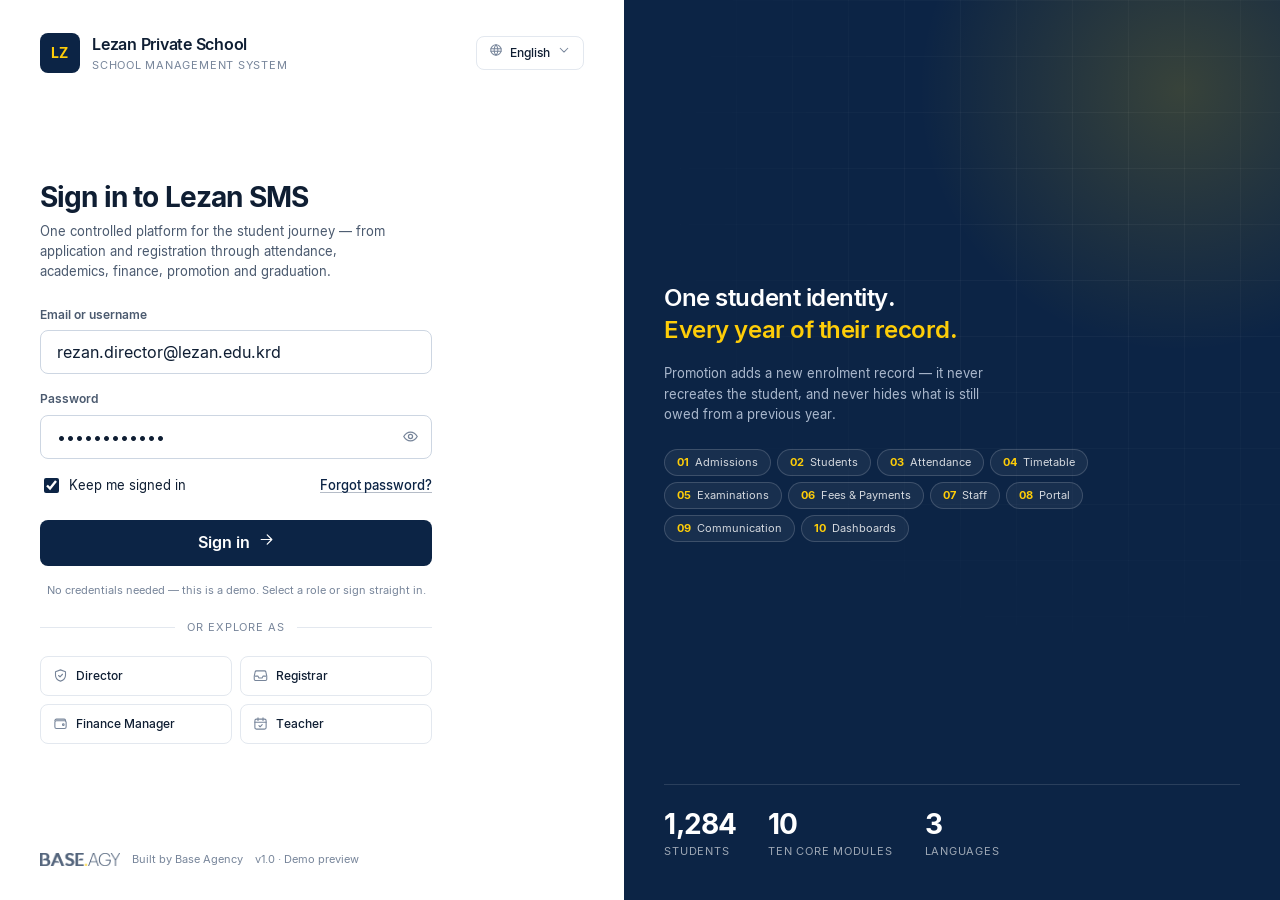
==== index.html @ 07261c89 "first commit" ====
<!doctype html>
<html lang="en" dir="ltr">
<head>
<meta charset="utf-8">
<meta name="viewport" content="width=device-width, initial-scale=1">
<title>Sign in · Lezan School Management System</title>
<meta name="description" content="Lezan English Private School &amp; Kindergarten — School Management System. Interface demo by Base Agency.">
<meta name="color-scheme" content="light">
<link rel="icon" href="data:image/svg+xml,%3Csvg xmlns='http://www.w3.org/2000/svg' viewBox='0 0 32 32'%3E%3Crect width='32' height='32' rx='7' fill='%230c2445'/%3E%3Ctext x='16' y='22' font-family='system-ui,sans-serif' font-size='15' font-weight='700' fill='%23fecd08' text-anchor='middle'%3EL%3C/text%3E%3C/svg%3E">
<link rel="preload" href="static/fonts/BaseMeridionEnglish-SemiBold.woff2" as="font" type="font/woff2" crossorigin>
<link rel="stylesheet" href="static/css/tokens.css">
<link rel="stylesheet" href="static/css/app.css">
<link rel="stylesheet" href="static/css/login.css">
</head>
<body>

<main class="login">

  <!-- ================= Form side ================= -->
  <section class="login__form-side">

    <header class="login__brand">
      <span class="login__crest" aria-hidden="true">LZ</span>
      <span>
        <span class="login__brand-name" data-i18n="app.schoolShort">Lezan Private School</span>
        <span class="login__brand-sub" data-i18n="app.tagline">School Management System</span>
      </span>

      <div class="login__lang">
        <button type="button" id="langBtn" aria-haspopup="true" aria-expanded="false">
          <span id="langIcon" aria-hidden="true"></span>
          <span id="langLabel">English</span>
          <span id="langCaret" aria-hidden="true"></span>
        </button>
      </div>
    </header>

    <div class="login__center">
      <h1 class="login__title" data-i18n="login.title">Sign in to Lezan SMS</h1>
      <p class="login__lede" data-i18n="login.lede">One controlled platform for the student journey.</p>

      <form class="login__fields" id="loginForm" novalidate>

        <div class="login__field">
          <label class="login__label" for="userField" data-i18n="login.email">Email or username</label>
          <div class="login__input-wrap">
            <input class="login__input" id="userField" name="username" type="text"
                   autocomplete="username" value="rezan.director@lezan.edu.krd" spellcheck="false">
          </div>
        </div>

        <div class="login__field">
          <label class="login__label" for="pwField" data-i18n="login.password">Password</label>
          <div class="login__input-wrap">
            <!-- password managers and paste stay enabled -->
            <input class="login__input login__input--pw" id="pwField" name="password" type="password"
                   autocomplete="current-password" value="demo-preview">
            <button class="login__reveal" type="button" id="revealBtn"
                    aria-pressed="false" aria-label="Show password"></button>
          </div>
        </div>

        <div class="login__row">
          <label class="login__check">
            <input type="checkbox" class="box" checked>
            <span data-i18n="login.remember">Keep me signed in</span>
          </label>
          <a class="login__link" href="#" data-i18n="login.forgot">Forgot password?</a>
        </div>

        <button class="login__submit" type="submit" id="submitBtn">
          <span id="submitLabel" data-i18n="login.submit">Sign in</span>
          <span id="submitIcon" aria-hidden="true"></span>
        </button>

        <p class="field__help" style="text-align:center" data-i18n="login.hint">
          No credentials needed — this is a demo.
        </p>
      </form>

      <div class="login__divider"><span data-i18n="login.orRole">Or explore as</span></div>

      <div class="login__roles" id="roleGrid"></div>
    </div>

    <footer class="login__foot">
      <img src="static/img/base-logo-navy.png" alt="Base Agency">
      <span data-i18n="app.byBase">Built by Base Agency</span>
      <span class="push">v1.0 · <span data-i18n="app.demo">Demo preview</span></span>
    </footer>
  </section>

  <!-- ================= Brand side ================= -->
  <aside class="login__brand-side on-dark" aria-hidden="true">
    <div class="login__mesh"></div>
    <div class="login__glow"></div>

    <div class="login__panel-top">
      <p class="login__quote" id="loginQuote" data-i18n="login.quote" data-i18n-html>
        One student identity. <em>Every year of their record.</em>
      </p>
      <p class="login__quote-sub" data-i18n="login.quoteSub">
        Promotion adds a new enrolment record.
      </p>
      <div class="login__modules" id="moduleChips"></div>
    </div>

    <div class="login__panel-bottom">
      <div class="login__stats">
        <div>
          <div class="login__stat-value">1,284</div>
          <div class="login__stat-label" data-i18n="n.students">Students</div>
        </div>
        <div>
          <div class="login__stat-value">10</div>
          <div class="login__stat-label" data-i18n="login.tenModules">Ten core modules</div>
        </div>
        <div>
          <div class="login__stat-value">3</div>
          <div class="login__stat-label" data-i18n="login.languages">Languages</div>
        </div>
      </div>
    </div>
  </aside>
</main>

<div class="toaster" id="toaster" aria-live="polite" aria-atomic="false"></div>

<script src="static/js/icons.js"></script>
<script src="static/js/i18n.js"></script>
<script>
(function () {
  "use strict";
  var t = I18n.t;

  /* ---- Icons ---------------------------------------------------------- */
  document.getElementById("langIcon").innerHTML   = Icon("globe", { size: 14 });
  document.getElementById("langCaret").innerHTML  = Icon("chevronDown", { size: 12 });
  document.getElementById("submitIcon").innerHTML = Icon("arrowRight", { size: 17 });
  document.getElementById("revealBtn").innerHTML  = Icon("eye", { size: 17 });

  /* ---- The ten modules, named on the brand panel ----------------------- */
  var MODULE_KEYS = [
    "mod.admissions.short", "mod.students.short", "mod.attendance.short",
    "mod.timetable.short", "mod.exams.short", "mod.fees.short",
    "mod.staff.short", "mod.portal.short", "mod.comms.short", "mod.reports.short"
  ];
  function paintChips() {
    document.getElementById("moduleChips").innerHTML = MODULE_KEYS.map(function (k, i) {
      return '<span class="login__module"><b>' +
        String(i + 1).padStart(2, "0") + '</b>' + t(k) + "</span>";
    }).join("");
  }

  /* ---- Role shortcuts — each lands on the module that role lives in ---- */
  var ROLES = [
    { key: "role.director",  icon: "shield",      route: "reports" },
    { key: "role.registrar", icon: "inbox",       route: "admissions" },
    { key: "role.finance",   icon: "wallet",      route: "fees" },
    { key: "role.teacher",   icon: "calendarCheck", route: "attendance" }
  ];
  function paintRoles() {
    document.getElementById("roleGrid").innerHTML = ROLES.map(function (r) {
      return '<button class="login__role" type="button" data-route="' + r.route + '">' +
        Icon(r.icon, { size: 15 }) + "<span>" + t(r.key) + "</span></button>";
    }).join("");
  }

  /* ---- Language menu --------------------------------------------------- */
  var langBtn = document.getElementById("langBtn");
  var langMenu = null;

  function closeLangMenu() {
    if (!langMenu) { return; }
    langMenu.remove(); langMenu = null;
    langBtn.setAttribute("aria-expanded", "false");
    document.removeEventListener("click", onDocClick, true);
    document.removeEventListener("keydown", onMenuKey, true);
  }
  function onDocClick(e) {
    if (langMenu && !langMenu.contains(e.target) && !langBtn.contains(e.target)) { closeLangMenu(); }
  }
  function onMenuKey(e) {
    if (e.key === "Escape") { closeLangMenu(); langBtn.focus(); }
  }
  langBtn.addEventListener("click", function () {
    if (langMenu) { closeLangMenu(); return; }
    langMenu = document.createElement("div");
    langMenu.className = "menu";
    langMenu.setAttribute("role", "menu");
    langMenu.innerHTML = '<div class="menu__label">' + t("act.language") + "</div>" +
      I18n.all().map(function (l) {
        return '<button type="button" role="menuitemradio" data-lang="' + l.code + '" aria-checked="' +
          (l.code === I18n.get()) + '">' + l.meta.native +
          '<span class="muted text-xs" style="margin-inline-start:6px">' + l.meta.short + "</span></button>";
      }).join("");
    var box = langBtn.getBoundingClientRect();
    langMenu.style.top = (box.bottom + window.scrollY + 6) + "px";
    langMenu.style.insetInlineStart = "auto";
    langMenu.style.left = Math.max(12, box.right - 200) + "px";
    document.body.appendChild(langMenu);
    langBtn.setAttribute("aria-expanded", "true");
    langMenu.querySelector("button").focus();
    langMenu.addEventListener("click", function (e) {
      var b = e.target.closest("button[data-lang]");
      if (!b) { return; }
      I18n.set(b.getAttribute("data-lang"));
      closeLangMenu();
      langBtn.focus();
    });
    setTimeout(function () {
      document.addEventListener("click", onDocClick, true);
      document.addEventListener("keydown", onMenuKey, true);
    }, 0);
  });

  /* ---- Password reveal ------------------------------------------------- */
  var pw = document.getElementById("pwField");
  var reveal = document.getElementById("revealBtn");
  reveal.addEventListener("click", function () {
    var shown = pw.type === "text";
    pw.type = shown ? "password" : "text";
    reveal.setAttribute("aria-pressed", String(!shown));
    reveal.setAttribute("aria-label", shown ? t("login.showPassword") : t("login.hidePassword"));
    reveal.innerHTML = Icon(shown ? "eye" : "eyeOff", { size: 17 });
  });

  /* ---- Sign in: any click gets you in --------------------------------- */
  var submitBtn = document.getElementById("submitBtn");
  var busy = false;

  function enter(route) {
    if (busy) { return; }
    busy = true;
    submitBtn.setAttribute("data-busy", "true");
    document.getElementById("submitLabel").textContent = t("login.signingIn");
    document.getElementById("submitIcon").innerHTML = '<span class="spinner"></span>';
    var reduce = window.matchMedia("(prefers-reduced-motion: reduce)").matches;
    setTimeout(function () {
      window.location.href = "app.html#/" + (route || "reports");
    }, reduce ? 0 : 480);
  }

  document.getElementById("loginForm").addEventListener("submit", function (e) {
    e.preventDefault();
    enter("reports");
  });
  document.getElementById("roleGrid").addEventListener("click", function (e) {
    var b = e.target.closest("button[data-route]");
    if (b) { enter(b.getAttribute("data-route")); }
  });

  /* ---- Language application ------------------------------------------- */
  function refresh() {
    var m = I18n.meta();
    document.getElementById("langLabel").textContent = m.native;
    reveal.setAttribute("aria-label", pw.type === "text" ? t("login.hidePassword") : t("login.showPassword"));
    paintChips();
    paintRoles();
  }
  I18n.onChange(refresh);
  I18n.restore();
  refresh();
})();
</script>
</body>
</html>
---- static/css/tokens.css ----
/* ============================================================================
   Lezan SMS — Design Tokens
   Style ............ Minimalism & Swiss (verified fit: enterprise dashboards)
   Brand ............ Base Agency navy #0C2445 + signal yellow #FECD08
   Series palette ... validated: lightness band / chroma floor / CVD ΔE 9.0
                     / normal-vision ΔE 19.9 on a #ffffff chart surface.
                     Contrast WARN on slots 3–5 is relieved by the table view
                     every chart ships with.
   ========================================================================= */

/* ---- Brand typeface ---------------------------------------------------- */
@font-face {
  font-family: "Base Meridion";
  src: url("../fonts/BaseMeridionEnglish-Regular.woff2") format("woff2");
  font-weight: 400; font-style: normal; font-display: swap;
}
@font-face {
  font-family: "Base Meridion";
  src: url("../fonts/BaseMeridionEnglish-Medium.woff2") format("woff2");
  font-weight: 500; font-style: normal; font-display: swap;
}
@font-face {
  font-family: "Base Meridion";
  src: url("../fonts/BaseMeridionEnglish-SemiBold.woff2") format("woff2");
  font-weight: 600; font-style: normal; font-display: swap;
}
@font-face {
  font-family: "Base Meridion";
  src: url("../fonts/BaseMeridionEnglish-Bold.woff2") format("woff2");
  font-weight: 700; font-style: normal; font-display: swap;
}
/* Kurdish / Arabic script cut of the same family */
@font-face {
  font-family: "Base Meridion Arabic";
  src: url("../fonts/BASEMeridionKurdish-Regular.woff2") format("woff2");
  font-weight: 400; font-style: normal; font-display: swap;
  /* Arabic script only — Latin and digits fall through to the English cut */
  unicode-range: U+0600-06FF, U+0750-077F, U+0870-088E, U+08A0-08FF,
                 U+FB50-FDFF, U+FE70-FEFF, U+200C-200F, U+2010-2011,
                 U+204F, U+2E41, U+FD3E-FD3F, U+1EE00-1EEFF;
}
@font-face {
  font-family: "Base Meridion Arabic";
  src: url("../fonts/BASEMeridionKurdish-Medium.woff2") format("woff2");
  font-weight: 500; font-style: normal; font-display: swap;
  /* Arabic script only — Latin and digits fall through to the English cut */
  unicode-range: U+0600-06FF, U+0750-077F, U+0870-088E, U+08A0-08FF,
                 U+FB50-FDFF, U+FE70-FEFF, U+200C-200F, U+2010-2011,
                 U+204F, U+2E41, U+FD3E-FD3F, U+1EE00-1EEFF;
}
@font-face {
  font-family: "Base Meridion Arabic";
  src: url("../fonts/BASEMeridionKurdish-SemiBold.woff2") format("woff2");
  font-weight: 600; font-style: normal; font-display: swap;
  /* Arabic script only — Latin and digits fall through to the English cut */
  unicode-range: U+0600-06FF, U+0750-077F, U+0870-088E, U+08A0-08FF,
                 U+FB50-FDFF, U+FE70-FEFF, U+200C-200F, U+2010-2011,
                 U+204F, U+2E41, U+FD3E-FD3F, U+1EE00-1EEFF;
}
@font-face {
  font-family: "Base Meridion Arabic";
  src: url("../fonts/BASEMeridionKurdish-Bold.woff2") format("woff2");
  font-weight: 700; font-style: normal; font-display: swap;
  /* Arabic script only — Latin and digits fall through to the English cut */
  unicode-range: U+0600-06FF, U+0750-077F, U+0870-088E, U+08A0-08FF,
                 U+FB50-FDFF, U+FE70-FEFF, U+200C-200F, U+2010-2011,
                 U+204F, U+2E41, U+FD3E-FD3F, U+1EE00-1EEFF;
}

:root {
  color-scheme: light;

  /* ---- Brand ----------------------------------------------------------- */
  --brand-navy:        #0c2445;
  --brand-navy-700:    #16345c;
  --brand-navy-600:    #1f4373;
  --brand-navy-300:    #6f86a8;
  --brand-yellow:      #fecd08;
  --brand-yellow-600:  #c99f00;

  /* ---- Surfaces -------------------------------------------------------- */
  --plane:             #f4f6fa;   /* page background                        */
  --surface:           #ffffff;   /* cards, chart surface                   */
  --surface-sunken:    #f7f9fc;   /* table headers, inset wells             */
  --surface-hover:     #f1f5fb;
  --sidebar:           #0c2445;
  --sidebar-hover:     #16345c;

  /* ---- Ink ------------------------------------------------------------- */
  --ink:               #0f1e33;
  --ink-secondary:     #4b5a6f;
  --ink-muted:         #77859a;
  --ink-on-dark:       #ffffff;
  --ink-on-dark-dim:   #a9b7cc;

  /* ---- Lines ----------------------------------------------------------- */
  --border:            #e3e8ef;
  --border-strong:     #cdd6e2;
  --gridline:          #edf1f6;
  --axis:              #d5dde7;

  /* ---- Status (fixed — never themed, never reused as a series) ---------- */
  --status-good:       #0ca30c;
  --status-good-bg:    #e8f7e8;
  --status-warning:    #fab219;
  --status-warning-bg: #fff5e0;
  --status-serious:    #ec835a;
  --status-serious-bg: #fdeee7;
  --status-critical:   #d03b3b;
  --status-critical-bg:#fbeaea;
  --status-info-bg:    #e9f0fc;
  --status-neutral-bg: #eef1f6;
  --success-text:      #006300;   /* accessible green for delta text        */

  /* ---- Categorical series (fixed order — never cycled, never by rank) --- */
  --series-1: #2f5fbf;   /* blue    */
  --series-2: #eb6834;   /* orange  */
  --series-3: #1baf7a;   /* aqua    */
  --series-4: #d9a406;   /* yellow  */
  --series-5: #e87ba4;   /* magenta */
  --series-6: #008300;   /* green   */

  /* ---- Sequential ramp (one hue, light → dark) ------------------------- */
  --seq-100: #cde2fb;
  --seq-200: #9ec5f4;
  --seq-300: #6da7ec;
  --seq-400: #3987e5;
  --seq-500: #256abf;
  --seq-600: #184f95;
  --seq-700: #0d366b;

  /* ---- Type ------------------------------------------------------------ */
  --font-ui: "Base Meridion", system-ui, -apple-system, "Segoe UI", sans-serif;
  --font-rtl: "Base Meridion Arabic", "Base Meridion", system-ui, sans-serif;

  --text-2xs: 0.6875rem;  /* 11px — table meta, chart ticks   */
  --text-xs:  0.75rem;    /* 12px — labels, pills             */
  --text-sm:  0.8125rem;  /* 13px — table body, secondary     */
  --text-base:0.875rem;   /* 14px — UI default                */
  --text-md:  1rem;       /* 16px — body prose                */
  --text-lg:  1.125rem;   /* 18px — card titles               */
  --text-xl:  1.375rem;   /* 22px — page titles               */
  --text-2xl: 1.75rem;    /* 28px — stat values               */
  --text-3xl: 2.5rem;     /* 40px — hero figure               */

  /* ---- Space (dense dashboard scale, 4px rhythm) ----------------------- */
  --space-1: 4px;   --space-2: 8px;   --space-3: 12px;  --space-4: 16px;
  --space-5: 20px;  --space-6: 24px;  --space-8: 32px;  --space-10: 40px;
  --space-12: 48px;

  /* ---- Radius & elevation ---------------------------------------------- */
  --radius-sm: 4px;
  --radius:    8px;
  --radius-lg: 12px;
  --radius-pill: 999px;

  --shadow-sm:  0 1px 2px rgba(12, 36, 69, 0.06);
  --shadow:     0 1px 3px rgba(12, 36, 69, 0.08), 0 1px 2px rgba(12, 36, 69, 0.04);
  --shadow-md:  0 4px 12px rgba(12, 36, 69, 0.10), 0 1px 3px rgba(12, 36, 69, 0.06);
  --shadow-lg:  0 12px 32px rgba(12, 36, 69, 0.14), 0 2px 8px rgba(12, 36, 69, 0.08);

  /* ---- Motion (shared tokens — one rhythm across the product) ---------- */
  --ease-out:   cubic-bezier(0.22, 0.61, 0.36, 1);
  --ease-in-out:cubic-bezier(0.4, 0, 0.2, 1);
  --dur-micro:  120ms;   /* hover, focus, press          */
  --dur-quick:  200ms;   /* pills, chips, tooltips       */
  --dur-panel:  260ms;   /* drawers, modals, menus       */

  /* ---- Layout ---------------------------------------------------------- */
  --sidebar-w: 268px;
  --topbar-h:  60px;
  --z-base: 0; --z-sticky: 20; --z-drawer: 60; --z-modal: 100; --z-toast: 200;
}

@media (prefers-reduced-motion: reduce) {
  :root { --dur-micro: 1ms; --dur-quick: 1ms; --dur-panel: 1ms; }
}
---- static/css/app.css ----
/* ============================================================================
   Lezan SMS — Application shell, components, utilities
   ========================================================================= */

*, *::before, *::after { box-sizing: border-box; }

html { -webkit-text-size-adjust: 100%; }

body {
  margin: 0;
  font-family: var(--font-ui);
  font-size: var(--text-base);
  line-height: 1.55;
  color: var(--ink);
  background: var(--plane);
  -webkit-font-smoothing: antialiased;
  text-rendering: optimizeLegibility;
}

[dir="rtl"] body,
body[dir="rtl"] { font-family: var(--font-rtl); }

h1, h2, h3, h4, p, figure { margin: 0; }
ul, ol { margin: 0; padding: 0; list-style: none; }
img, svg { max-width: 100%; }
button, input, select, textarea { font: inherit; color: inherit; }
a { color: inherit; text-decoration: none; }

/* ---- Focus: never removed, always visible ------------------------------ */
:focus-visible {
  outline: 2px solid var(--series-1);
  outline-offset: 2px;
  border-radius: var(--radius-sm);
}
.on-dark :focus-visible { outline-color: var(--brand-yellow); }

.sr-only {
  position: absolute; width: 1px; height: 1px; padding: 0; margin: -1px;
  overflow: hidden; clip: rect(0 0 0 0); white-space: nowrap; border: 0;
}
.skip-link {
  position: absolute; inset-inline-start: var(--space-4); top: -100px;
  z-index: var(--z-toast); background: var(--surface); color: var(--ink);
  padding: var(--space-3) var(--space-5); border-radius: var(--radius);
  box-shadow: var(--shadow-lg); font-weight: 600;
  transition: top var(--dur-quick) var(--ease-out);
}
.skip-link:focus { top: var(--space-4); }

/* ============================================================================
   APP FRAME
   ========================================================================= */

.app {
  display: grid;
  grid-template-columns: var(--sidebar-w) minmax(0, 1fr);
  min-height: 100dvh;
}

/* ---- Sidebar ----------------------------------------------------------- */
.sidebar {
  grid-column: 1;
  background: var(--sidebar);
  color: var(--ink-on-dark);
  display: flex;
  flex-direction: column;
  position: sticky;
  top: 0;
  height: 100dvh;
  z-index: var(--z-drawer);
}

.sidebar__brand {
  display: flex;
  align-items: center;
  gap: var(--space-3);
  padding: 0 var(--space-5);
  height: var(--topbar-h);
  flex: 0 0 auto;
  border-bottom: 1px solid rgba(255, 255, 255, 0.09);
}
.sidebar__crest {
  width: 34px; height: 34px; flex: 0 0 auto;
  border-radius: var(--radius);
  background: var(--brand-yellow);
  color: var(--brand-navy);
  display: grid; place-items: center;
  font-weight: 700; font-size: 0.8125rem; letter-spacing: 0.02em;
}
.sidebar__wordmark { min-width: 0; }
.sidebar__name {
  display: block;
  font-size: var(--text-base); font-weight: 600; letter-spacing: -0.01em;
  white-space: nowrap; overflow: hidden; text-overflow: ellipsis;
}
.sidebar__sub {
  font-size: 10px; color: var(--ink-on-dark-dim);
  letter-spacing: 0.045em; text-transform: uppercase;
  display: block; white-space: nowrap;
  overflow: hidden; text-overflow: ellipsis;
}

.sidebar__scroll {
  flex: 1 1 auto;
  overflow-y: auto;
  padding: var(--space-4) var(--space-3) var(--space-6);
  scrollbar-width: thin;
  scrollbar-color: rgba(255,255,255,0.2) transparent;
}
.sidebar__scroll::-webkit-scrollbar { width: 8px; }
.sidebar__scroll::-webkit-scrollbar-thumb {
  background: rgba(255,255,255,0.16); border-radius: var(--radius-pill);
}

.navgroup + .navgroup { margin-top: var(--space-5); }
.navgroup__label {
  font-size: var(--text-2xs); font-weight: 600; letter-spacing: 0.09em;
  text-transform: uppercase; color: rgba(255, 255, 255, 0.44);
  padding: 0 var(--space-3) var(--space-2);
}

.navitem {
  display: flex; align-items: center; gap: var(--space-3);
  width: 100%; min-height: 40px;
  padding: var(--space-2) var(--space-3);
  border: 0; background: none; cursor: pointer;
  border-radius: var(--radius);
  color: rgba(255, 255, 255, 0.78);
  font-size: var(--text-base); font-weight: 500; text-align: start;
  position: relative;
  transition: background var(--dur-micro) var(--ease-out),
              color var(--dur-micro) var(--ease-out);
}
.navitem:hover { background: var(--sidebar-hover); color: #fff; }
.navitem__num {
  font-size: var(--text-2xs); font-weight: 600;
  font-variant-numeric: tabular-nums;
  color: rgba(255, 255, 255, 0.4);
  min-width: 17px; flex: 0 0 auto;
}
.navitem__icon { flex: 0 0 auto; width: 18px; height: 18px; opacity: 0.9; }
.navitem__label {
  min-width: 0; overflow: hidden; text-overflow: ellipsis; white-space: nowrap;
}
/* Active location: yellow rail + weight + surface — three channels, not colour alone */
.navitem[aria-current="page"] {
  background: rgba(254, 205, 8, 0.13);
  color: #fff; font-weight: 600;
}
.navitem[aria-current="page"] .navitem__num { color: var(--brand-yellow); }
.navitem[aria-current="page"]::before {
  content: ""; position: absolute;
  inset-inline-start: -12px; top: 50%; translate: 0 -50%;
  width: 3px; height: 22px;
  background: var(--brand-yellow);
  border-radius: 0 var(--radius-sm) var(--radius-sm) 0;
}
[dir="rtl"] .navitem[aria-current="page"]::before {
  border-radius: var(--radius-sm) 0 0 var(--radius-sm);
}

.sidebar__foot {
  flex: 0 0 auto;
  padding: var(--space-4) var(--space-5);
  border-top: 1px solid rgba(255, 255, 255, 0.09);
  font-size: var(--text-2xs);
  color: rgba(255, 255, 255, 0.5);
  display: flex; align-items: center; gap: var(--space-2);
}
.sidebar__foot img { height: 13px; width: auto; opacity: 0.85; }

/* ---- Main column ------------------------------------------------------- */
.main { grid-column: 2; min-width: 0; display: flex; flex-direction: column; }

.topbar {
  position: sticky; top: 0; z-index: var(--z-sticky);
  height: var(--topbar-h); flex: 0 0 auto;
  display: flex; align-items: center; gap: var(--space-3);
  padding: 0 var(--space-6);
  background: rgba(255, 255, 255, 0.88);
  backdrop-filter: blur(12px);
  border-bottom: 1px solid var(--border);
}
.topbar__menu { display: none; }
.topbar__spacer { flex: 1 1 auto; }

.search { position: relative; flex: 0 1 320px; min-width: 0; }
.search__icon {
  position: absolute; inset-inline-start: 10px; top: 50%; translate: 0 -50%;
  width: 15px; height: 15px; color: var(--ink-muted); pointer-events: none;
}
.search input {
  width: 100%; height: 34px;
  padding-inline: 32px var(--space-3);
  border: 1px solid var(--border); border-radius: var(--radius);
  background: var(--surface-sunken);
  font-size: var(--text-sm);
  transition: border-color var(--dur-micro) var(--ease-out),
              background var(--dur-micro) var(--ease-out);
}
.search input::placeholder { color: var(--ink-muted); }
.search input:hover { border-color: var(--border-strong); }
.search input:focus { background: var(--surface); border-color: var(--series-1); }

/* ---- Content ----------------------------------------------------------- */
.content {
  flex: 1 1 auto;
  padding: var(--space-6);
  display: flex; flex-direction: column; gap: var(--space-5);
  max-width: 1680px; width: 100%;
}

.pagehead { display: flex; align-items: flex-start; gap: var(--space-4); flex-wrap: wrap; }
.pagehead__text { flex: 1 1 320px; min-width: 0; }
.pagehead__eyebrow {
  display: inline-flex; align-items: center; gap: var(--space-2);
  font-size: var(--text-2xs); font-weight: 600; letter-spacing: 0.09em;
  text-transform: uppercase; color: var(--ink-muted);
  margin-bottom: var(--space-1);
}
.pagehead__eyebrow b { color: var(--brand-navy); font-variant-numeric: tabular-nums; }
.pagehead h1 {
  font-size: var(--text-xl); font-weight: 600; letter-spacing: -0.02em;
  text-wrap: balance;
}
.pagehead p {
  font-size: var(--text-sm); color: var(--ink-secondary);
  margin-top: var(--space-1); max-width: 68ch;
}
.pagehead__actions { display: flex; align-items: center; gap: var(--space-2); flex-wrap: wrap; }

/* ============================================================================
   CONTROLS
   ========================================================================= */

.btn {
  display: inline-flex; align-items: center; justify-content: center;
  gap: var(--space-2);
  min-height: 34px; padding: 0 var(--space-4);
  border: 1px solid var(--border-strong); border-radius: var(--radius);
  background: var(--surface); color: var(--ink);
  font-size: var(--text-sm); font-weight: 500; white-space: nowrap;
  cursor: pointer; touch-action: manipulation;
  transition: background var(--dur-micro) var(--ease-out),
              border-color var(--dur-micro) var(--ease-out),
              box-shadow var(--dur-micro) var(--ease-out);
}
.btn:hover { background: var(--surface-hover); border-color: var(--brand-navy-300); }
.btn:active { background: var(--surface-sunken); }
.btn svg { width: 15px; height: 15px; flex: 0 0 auto; }

.btn--primary {
  background: var(--brand-navy); border-color: var(--brand-navy);
  color: var(--ink-on-dark); font-weight: 600;
}
.btn--primary:hover { background: var(--brand-navy-700); border-color: var(--brand-navy-700); }
.btn--primary:active { background: var(--brand-navy-600); }

.btn--ghost { background: transparent; border-color: transparent; color: var(--ink-secondary); }
.btn--ghost:hover { background: var(--surface-hover); border-color: transparent; color: var(--ink); }

.btn--icon {
  width: 34px; padding: 0; flex: 0 0 auto;
  border-color: transparent; background: transparent; color: var(--ink-secondary);
  position: relative;
}
.btn--icon:hover { background: var(--surface-hover); border-color: var(--border); color: var(--ink); }
.btn--icon svg { width: 17px; height: 17px; }

.btn--sm { min-height: 28px; padding: 0 var(--space-3); font-size: var(--text-xs); }

.btn[disabled], .btn[aria-disabled="true"] { opacity: 0.45; cursor: not-allowed; }

/* Notification count on an icon button */
.btn--icon .dot {
  position: absolute; top: 5px; inset-inline-end: 5px;
  min-width: 15px; height: 15px; padding: 0 3px;
  border-radius: var(--radius-pill);
  background: var(--status-critical); color: #fff;
  font-size: 9px; font-weight: 700; line-height: 15px; text-align: center;
  font-variant-numeric: tabular-nums;
  box-shadow: 0 0 0 2px var(--surface);
}

/* Select */
.select { position: relative; display: inline-flex; align-items: center; }
.select select {
  appearance: none;
  min-height: 34px; padding-inline: var(--space-3) var(--space-8);
  border: 1px solid var(--border-strong); border-radius: var(--radius);
  background: var(--surface); font-size: var(--text-sm); font-weight: 500;
  cursor: pointer;
  transition: border-color var(--dur-micro) var(--ease-out);
}
.select select:hover { border-color: var(--brand-navy-300); }
.select::after {
  content: ""; position: absolute; inset-inline-end: 11px; top: 50%;
  width: 7px; height: 7px; translate: 0 -70%; rotate: 45deg;
  border-right: 1.5px solid var(--ink-muted); border-bottom: 1.5px solid var(--ink-muted);
  pointer-events: none;
}

/* Segmented control */
.segmented {
  display: inline-flex; padding: 2px; gap: 2px;
  background: var(--surface-sunken); border: 1px solid var(--border);
  border-radius: var(--radius);
}
.segmented button {
  min-height: 28px; padding: 0 var(--space-3);
  border: 0; border-radius: var(--radius-sm); background: transparent;
  font-size: var(--text-xs); font-weight: 500; color: var(--ink-secondary);
  cursor: pointer; white-space: nowrap;
  transition: background var(--dur-micro) var(--ease-out), color var(--dur-micro) var(--ease-out);
}
.segmented button:hover { color: var(--ink); }
.segmented button[aria-pressed="true"] {
  background: var(--surface); color: var(--ink); font-weight: 600;
  box-shadow: var(--shadow-sm);
}

/* Tabs */
.tabs {
  display: flex; gap: var(--space-1);
  border-bottom: 1px solid var(--border);
  overflow-x: auto; scrollbar-width: none;
}
.tabs::-webkit-scrollbar { display: none; }
.tabs button {
  position: relative; border: 0; background: none; cursor: pointer;
  padding: var(--space-3) var(--space-4);
  font-size: var(--text-sm); font-weight: 500; color: var(--ink-secondary);
  white-space: nowrap;
  transition: color var(--dur-micro) var(--ease-out);
}
.tabs button:hover { color: var(--ink); }
.tabs button[aria-selected="true"] { color: var(--brand-navy); font-weight: 600; }
.tabs button[aria-selected="true"]::after {
  content: ""; position: absolute; inset-inline: var(--space-3); bottom: -1px;
  height: 2px; background: var(--brand-navy); border-radius: 2px 2px 0 0;
}

/* Read-only field */
.field { display: flex; flex-direction: column; gap: 5px; min-width: 0; }
.field__label { font-size: var(--text-xs); font-weight: 600; color: var(--ink-secondary); }
.field__value {
  min-height: 34px; display: flex; align-items: center;
  padding: var(--space-2) var(--space-3);
  border: 1px solid var(--border); border-radius: var(--radius);
  background: var(--surface-sunken); color: var(--ink);
  font-size: var(--text-sm);
  overflow-wrap: anywhere;
}
.field__help { font-size: var(--text-2xs); color: var(--ink-muted); }

/* ============================================================================
   CARDS
   ========================================================================= */

.card {
  background: var(--surface);
  border: 1px solid var(--border);
  border-radius: var(--radius-lg);
  box-shadow: var(--shadow-sm);
  min-width: 0;
  display: flex; flex-direction: column;
}
.card__head {
  display: flex; align-items: flex-start; gap: var(--space-3);
  padding: var(--space-4) var(--space-5);
  border-bottom: 1px solid var(--border);
  flex: 0 0 auto;
}
.card__titles { flex: 1 1 auto; min-width: 0; }
.card__title { font-size: var(--text-base); font-weight: 600; letter-spacing: -0.01em; }
.card__sub { font-size: var(--text-xs); color: var(--ink-muted); margin-top: 2px; }
.card__tools { display: flex; align-items: center; gap: var(--space-2); flex: 0 0 auto; }
.card__body { padding: var(--space-5); flex: 1 1 auto; min-width: 0; }
.card__body--flush { padding: 0; }
/* Inline flow, not flex: a footer is usually an icon followed by a sentence,
   and flex makes the icon and the text separate items that wrap apart. */
.card__foot {
  padding: var(--space-3) var(--space-5);
  border-top: 1px solid var(--border);
  font-size: var(--text-xs); color: var(--ink-muted);
  line-height: 1.6;
}
.card__foot > svg { vertical-align: -3px; margin-inline-end: 2px; }
.card__foot > .btn { margin-inline-end: var(--space-2); vertical-align: middle; }
.card__foot > .btn:last-child { margin-inline-end: 0; }

/* ---- Grid ------------------------------------------------------------- */
.grid { display: grid; gap: var(--space-4); }
.grid--kpi  { grid-template-columns: repeat(auto-fit, minmax(206px, 1fr)); }
.grid--2    { grid-template-columns: repeat(auto-fit, minmax(320px, 1fr)); }
.grid--3    { grid-template-columns: repeat(auto-fit, minmax(260px, 1fr)); align-items: start; }
/* Cards size to their content — a stretched card leaves a void under a
   chart, which reads as a mistake rather than as breathing room. */
.grid--wide { grid-template-columns: minmax(0, 2fr) minmax(0, 1fr); align-items: start; }
.grid--side { grid-template-columns: minmax(0, 1fr) minmax(0, 1.9fr); align-items: start; }
@media (max-width: 1180px) {
  .grid--wide, .grid--side { grid-template-columns: minmax(0, 1fr); }
}

/* ---- Stat tile --------------------------------------------------------- */
.stat { padding: var(--space-4) var(--space-5); gap: var(--space-3); }
.stat__label {
  font-size: var(--text-xs); font-weight: 500; color: var(--ink-secondary);
  display: flex; align-items: center; gap: 6px;
}
.stat__row { display: flex; align-items: flex-end; gap: var(--space-3); }
.stat__value {
  font-size: var(--text-2xl); font-weight: 600; letter-spacing: -0.03em;
  line-height: 1.1; /* proportional figures — never tabular at display size */
}
.stat__unit { font-size: var(--text-sm); font-weight: 500; color: var(--ink-muted); }
.stat__spark { margin-inline-start: auto; flex: 0 0 auto; }
.stat__delta {
  display: inline-flex; align-items: center; gap: 4px;
  font-size: var(--text-xs); font-weight: 600;
}
.stat__delta svg { width: 12px; height: 12px; }
.stat__delta--up   { color: var(--success-text); }
.stat__delta--down { color: var(--status-critical); }
.stat__delta--flat { color: var(--ink-muted); }
.stat__note { font-size: var(--text-2xs); color: var(--ink-muted); }

/* Hero figure — exactly one per view */
.hero-figure {
  font-size: var(--text-3xl); font-weight: 700; letter-spacing: -0.035em;
  line-height: 1.05; color: var(--brand-navy);
}

/* ============================================================================
   PILLS, BADGES, AVATARS
   ========================================================================= */

.pill {
  display: inline-flex; align-items: center; gap: 5px;
  padding: 2px var(--space-2); min-height: 21px;
  border-radius: var(--radius-sm);
  font-size: var(--text-xs); font-weight: 600; white-space: nowrap;
  background: var(--status-neutral-bg); color: var(--ink-secondary);
}
.pill svg { width: 12px; height: 12px; flex: 0 0 auto; }
.pill::before {
  content: ""; width: 6px; height: 6px; border-radius: 50%;
  background: currentColor; flex: 0 0 auto;
}
.pill--icon::before { display: none; }
.pill--good     { background: var(--status-good-bg);     color: #056b05; }
.pill--warning  { background: var(--status-warning-bg);  color: #8a5c00; }
.pill--serious  { background: var(--status-serious-bg);  color: #a24218; }
.pill--critical { background: var(--status-critical-bg); color: #a32626; }
.pill--info     { background: var(--status-info-bg);     color: #1c4a94; }
.pill--brand    { background: rgba(254,205,8,0.2);       color: #7a5f00; }

.badge {
  display: inline-flex; align-items: center; gap: 4px;
  padding: 1px 6px; border-radius: var(--radius-sm);
  border: 1px solid var(--border-strong);
  font-size: var(--text-2xs); font-weight: 600; color: var(--ink-secondary);
  background: var(--surface); white-space: nowrap;
}

.avatar {
  width: 32px; height: 32px; flex: 0 0 auto;
  border-radius: 50%; display: grid; place-items: center;
  background: var(--status-info-bg); color: #1c4a94;
  font-size: var(--text-xs); font-weight: 600; letter-spacing: 0.01em;
}
.avatar--lg { width: 52px; height: 52px; font-size: var(--text-md); }
.avatar--sm { width: 26px; height: 26px; font-size: var(--text-2xs); }

.person { display: flex; align-items: center; gap: var(--space-3); min-width: 0; }
.person__name { display: block; font-weight: 600; font-size: var(--text-sm); }
.person__meta {
  font-size: var(--text-2xs); color: var(--ink-muted);
  font-variant-numeric: tabular-nums;
}

/* ============================================================================
   TABLES
   ========================================================================= */

.tablewrap { overflow-x: auto; -webkit-overflow-scrolling: touch; }

table.data {
  width: 100%; border-collapse: separate; border-spacing: 0;
  font-size: var(--text-sm);
}
table.data th, table.data td {
  padding: var(--space-3) var(--space-4);
  text-align: start; vertical-align: middle;
  border-bottom: 1px solid var(--border);
  white-space: nowrap;
}
table.data thead th {
  position: sticky; top: 0; z-index: 1;
  background: var(--surface-sunken);
  font-size: var(--text-2xs); font-weight: 600;
  letter-spacing: 0.06em; text-transform: uppercase; color: var(--ink-muted);
  border-bottom: 1px solid var(--border);
}
table.data tbody tr { transition: background var(--dur-micro) var(--ease-out); }
table.data tbody tr:hover { background: var(--surface-hover); }
table.data tbody tr:last-child td { border-bottom: 0; }
table.data td.num, table.data th.num {
  text-align: end; font-variant-numeric: tabular-nums;
}
table.data td.wrap { white-space: normal; min-width: 220px; }
table.data .muted { color: var(--ink-muted); }

tr.row-link { cursor: pointer; }
tr.row-link:focus-visible { outline: 2px solid var(--series-1); outline-offset: -2px; }

/* Sortable header */
th.sortable { padding: 0; }
th.sortable button {
  width: 100%; min-height: 38px;
  display: flex; align-items: center; gap: 5px;
  padding: var(--space-3) var(--space-4);
  border: 0; background: none; cursor: pointer;
  font: inherit; color: inherit; letter-spacing: inherit; text-transform: inherit;
  transition: color var(--dur-micro) var(--ease-out);
}
th.sortable.num button { justify-content: flex-end; }
th.sortable button:hover { color: var(--ink); }
th.sortable button .caret {
  width: 11px; height: 11px; opacity: 0; flex: 0 0 auto;
  transition: opacity var(--dur-micro) var(--ease-out), rotate var(--dur-quick) var(--ease-out);
}
th.sortable button:hover .caret { opacity: 0.45; }
th[aria-sort] button { color: var(--brand-navy); }
th[aria-sort] button .caret { opacity: 1; }
th[aria-sort="descending"] button .caret { rotate: 180deg; }

table.data .cellcheck { width: 40px; }
input[type="checkbox"].box {
  width: 15px; height: 15px; accent-color: var(--brand-navy); cursor: pointer;
}

.tabletools {
  display: flex; align-items: center; gap: var(--space-3);
  padding: var(--space-3) var(--space-5);
  border-bottom: 1px solid var(--border);
  flex-wrap: wrap;
}
.tabletools .search { flex: 1 1 220px; max-width: 320px; }

.pager { display: flex; align-items: center; gap: var(--space-2); margin-inline-start: auto; }
.pager__label {
  font-size: var(--text-xs); color: var(--ink-muted);
  font-variant-numeric: tabular-nums;
}

/* ============================================================================
   LISTS & TIMELINES
   ========================================================================= */

.list > li {
  display: flex; align-items: flex-start; gap: var(--space-3);
  padding: var(--space-3) var(--space-5);
  border-bottom: 1px solid var(--border);
}
.list > li:last-child { border-bottom: 0; }
.list__body { flex: 1 1 auto; min-width: 0; }
/* block, so a title and its meta never run together on one line */
.list__title { display: block; font-size: var(--text-sm); font-weight: 600; }
.list__meta {
  display: block;
  font-size: var(--text-xs); color: var(--ink-muted); margin-top: 1px;
  overflow-wrap: anywhere;
}
.list__aside {
  flex: 0 0 auto; font-size: var(--text-2xs); color: var(--ink-muted);
  font-variant-numeric: tabular-nums; text-align: end;
}

.timeline { position: relative; padding-inline-start: var(--space-5); }
.timeline::before {
  content: ""; position: absolute; inset-inline-start: 6px; top: 6px; bottom: 6px;
  width: 1px; background: var(--border);
}
.timeline > li { position: relative; padding-bottom: var(--space-5); }
.timeline > li:last-child { padding-bottom: 0; }
.timeline > li::before {
  content: ""; position: absolute;
  inset-inline-start: calc(-1 * var(--space-5) + 3px); top: 5px;
  width: 7px; height: 7px; border-radius: 50%;
  background: var(--brand-navy-300); box-shadow: 0 0 0 3px var(--surface);
}
.timeline > li[data-tone="good"]::before     { background: var(--status-good); }
.timeline > li[data-tone="critical"]::before { background: var(--status-critical); }
.timeline > li[data-tone="warning"]::before  { background: var(--status-warning); }

/* Stage / funnel bars */
.stages { display: flex; flex-direction: column; gap: var(--space-3); }
.stage__top {
  display: flex; align-items: baseline; gap: var(--space-2);
  font-size: var(--text-sm); margin-bottom: 5px;
}
.stage__name { font-weight: 500; }
.stage__count { margin-inline-start: auto; font-weight: 600; font-variant-numeric: tabular-nums; }
.stage__pct { font-size: var(--text-xs); color: var(--ink-muted); font-variant-numeric: tabular-nums; }
.track {
  height: 8px; border-radius: var(--radius-pill);
  background: var(--seq-100); overflow: hidden;
}
.track__fill {
  height: 100%; border-radius: var(--radius-pill);
  background: var(--seq-500);
  transition: width var(--dur-panel) var(--ease-out);
}
.track--good, .track--warn, .track--crit { background: var(--status-neutral-bg); }
.track--good .track__fill { background: var(--status-good); }
.track--warn .track__fill { background: var(--status-warning); }
.track--crit .track__fill { background: var(--status-critical); }

/* Meta rows */
.meta-list { display: flex; flex-direction: column; gap: var(--space-3); }
.meta-row { display: flex; align-items: center; gap: var(--space-3); font-size: var(--text-sm); }
.meta-row dt { color: var(--ink-secondary); flex: 0 0 auto; }
.meta-row dd {
  margin: 0; margin-inline-start: auto; font-weight: 600; text-align: end;
  font-variant-numeric: tabular-nums;
}

.kv { display: grid; grid-template-columns: repeat(auto-fit, minmax(180px, 1fr)); gap: var(--space-4); }

/* ============================================================================
   NOTICES & EMPTY STATES
   ========================================================================= */

.notice {
  display: flex; align-items: flex-start; gap: var(--space-3);
  padding: var(--space-3) var(--space-4);
  border-radius: var(--radius); border: 1px solid var(--border);
  background: var(--surface-sunken);
  font-size: var(--text-sm);
}
.notice svg { width: 17px; height: 17px; flex: 0 0 auto; margin-top: 1px; }
.notice strong { font-weight: 600; }
.notice p { color: var(--ink-secondary); margin-top: 2px; font-size: var(--text-xs); }
.notice--brand    { background: rgba(254,205,8,0.11); border-color: rgba(254,205,8,0.4); }
.notice--brand svg { color: var(--brand-yellow-600); }
.notice--info     { background: var(--status-info-bg); border-color: #c3d6f5; }
.notice--info svg { color: var(--series-1); }
.notice--critical { background: var(--status-critical-bg); border-color: #f0c9c9; }
.notice--critical svg { color: var(--status-critical); }

.empty {
  display: flex; flex-direction: column; align-items: center; gap: var(--space-2);
  padding: var(--space-10) var(--space-5); text-align: center;
}
.empty svg { width: 30px; height: 30px; color: var(--ink-muted); }
.empty h3 { font-size: var(--text-base); font-weight: 600; }
.empty p { font-size: var(--text-sm); color: var(--ink-muted); max-width: 40ch; }

/* ============================================================================
   OVERLAYS — drawer, modal, menu, toast
   ========================================================================= */

.scrim {
  position: fixed; inset: 0; z-index: var(--z-drawer);
  background: rgba(12, 24, 42, 0.42);
  backdrop-filter: blur(2px);
  opacity: 0; pointer-events: none;
  transition: opacity var(--dur-panel) var(--ease-out);
}
.scrim[data-open="true"] { opacity: 1; pointer-events: auto; }

.drawer {
  position: fixed; inset-block: 0; inset-inline-end: 0;
  z-index: calc(var(--z-drawer) + 1);
  width: min(560px, 100vw);
  background: var(--surface);
  box-shadow: var(--shadow-lg);
  display: flex; flex-direction: column;
  translate: 100% 0;
  transition: translate var(--dur-panel) var(--ease-out);
}
[dir="rtl"] .drawer { translate: -100% 0; }
.drawer[data-open="true"] { translate: 0 0; }
.drawer__head {
  flex: 0 0 auto; display: flex; align-items: flex-start; gap: var(--space-3);
  padding: var(--space-5); border-bottom: 1px solid var(--border);
}
.drawer__body { flex: 1 1 auto; overflow-y: auto; }
.drawer__foot {
  flex: 0 0 auto; padding: var(--space-4) var(--space-5);
  border-top: 1px solid var(--border);
  display: flex; align-items: center; gap: var(--space-2);
  background: var(--surface-sunken);
}

.modal {
  position: fixed; inset: 0; z-index: var(--z-modal);
  display: grid; place-items: center; padding: var(--space-5);
  pointer-events: none;
}
.modal[data-open="true"] { pointer-events: auto; }
.modal__panel {
  width: min(520px, 100%); max-height: 86dvh; overflow-y: auto;
  background: var(--surface); border-radius: var(--radius-lg);
  box-shadow: var(--shadow-lg);
  opacity: 0; scale: 0.97;
  transition: opacity var(--dur-panel) var(--ease-out), scale var(--dur-panel) var(--ease-out);
}
.modal[data-open="true"] .modal__panel { opacity: 1; scale: 1; }

.menu {
  position: absolute; z-index: var(--z-modal);
  min-width: 200px; padding: var(--space-2);
  background: var(--surface); border: 1px solid var(--border);
  border-radius: var(--radius); box-shadow: var(--shadow-lg);
}
.menu button, .menu a {
  display: flex; align-items: center; gap: var(--space-3);
  width: 100%; min-height: 34px; padding: 0 var(--space-3);
  border: 0; background: none; border-radius: var(--radius-sm);
  font-size: var(--text-sm); text-align: start; cursor: pointer;
  transition: background var(--dur-micro) var(--ease-out);
}
.menu button:hover, .menu a:hover { background: var(--surface-hover); }
.menu button svg, .menu a svg { width: 15px; height: 15px; color: var(--ink-muted); }
.menu hr { border: 0; border-top: 1px solid var(--border); margin: var(--space-2) 0; }
.menu__label {
  padding: var(--space-2) var(--space-3) var(--space-1);
  font-size: var(--text-2xs); font-weight: 600; letter-spacing: 0.07em;
  text-transform: uppercase; color: var(--ink-muted);
}
.menu button[aria-checked="true"] { font-weight: 600; }
.menu button[aria-checked="true"]::after {
  content: ""; margin-inline-start: auto;
  width: 6px; height: 10px; rotate: 45deg;
  border-right: 2px solid var(--brand-navy); border-bottom: 2px solid var(--brand-navy);
}

.toaster {
  position: fixed; z-index: var(--z-toast);
  inset-block-end: var(--space-6); inset-inline-end: var(--space-6);
  display: flex; flex-direction: column; gap: var(--space-2);
  pointer-events: none;
}
.toast {
  display: flex; align-items: flex-start; gap: var(--space-3);
  min-width: 260px; max-width: 380px;
  padding: var(--space-3) var(--space-4);
  background: var(--brand-navy); color: var(--ink-on-dark);
  border-radius: var(--radius); box-shadow: var(--shadow-lg);
  font-size: var(--text-sm);
  animation: toast-in var(--dur-panel) var(--ease-out);
}
.toast svg { width: 16px; height: 16px; flex: 0 0 auto; color: var(--brand-yellow); margin-top: 1px; }
.toast[data-leaving="true"] { animation: toast-out 160ms var(--ease-in-out) forwards; }
@keyframes toast-in  { from { opacity: 0; translate: 0 10px; } to { opacity: 1; translate: 0 0; } }
@keyframes toast-out { to { opacity: 0; translate: 0 6px; } }

/* ============================================================================
   PAGE ENTRANCE — one motion token, respects reduced-motion
   ========================================================================= */

.view-enter > * { animation: rise var(--dur-panel) var(--ease-out) backwards; }
.view-enter > *:nth-child(2) { animation-delay: 40ms; }
.view-enter > *:nth-child(3) { animation-delay: 80ms; }
.view-enter > *:nth-child(4) { animation-delay: 110ms; }
.view-enter > *:nth-child(n+5) { animation-delay: 140ms; }
@keyframes rise { from { opacity: 0; translate: 0 8px; } to { opacity: 1; translate: 0 0; } }

@media (prefers-reduced-motion: reduce) {
  .view-enter > * { animation: none; }
  .toast { animation: none; }
}

/* ============================================================================
   RESPONSIVE — sidebar becomes an off-canvas drawer below 1024px
   ========================================================================= */

@media (max-width: 1023px) {
  .app { grid-template-columns: minmax(0, 1fr); }
  .sidebar {
    position: fixed; inset-block: 0; inset-inline-start: 0;
    width: var(--sidebar-w);
    translate: -100% 0;
    transition: translate var(--dur-panel) var(--ease-out);
    box-shadow: var(--shadow-lg);
    /* above the scrim, which shares the base --z-drawer layer */
    z-index: calc(var(--z-drawer) + 1);
  }
  [dir="rtl"] .sidebar { translate: 100% 0; }
  .sidebar[data-open="true"] { translate: 0 0; }
  .main { grid-column: 1; }
  .topbar__menu { display: inline-flex; }
  .content { padding: var(--space-4); gap: var(--space-4); }
}

@media (max-width: 719px) {
  .topbar { padding: 0 var(--space-4); gap: var(--space-2); }
  .search { flex-basis: 0; }
  .hide-sm { display: none !important; }
  .pagehead h1 { font-size: var(--text-lg); }
  .stat__value { font-size: var(--text-xl); }
  .toaster { inset-inline: var(--space-4); inset-block-end: var(--space-4); }
  .toast { max-width: none; }
}

/* ---- Print ------------------------------------------------------------- */
@media print {
  .sidebar, .topbar, .toaster, .card__tools { display: none !important; }
  .app { grid-template-columns: 1fr; }
  .card { box-shadow: none; break-inside: avoid; }
}
---- static/css/login.css ----
/* ============================================================================
   Lezan SMS — Sign-in screen
   ========================================================================= */

.login {
  min-height: 100dvh;
  display: grid;
  grid-template-columns: minmax(0, 1fr) minmax(0, 1.05fr);
}
@media (max-width: 899px) {
  .login { grid-template-columns: minmax(0, 1fr); }
}

/* ---- Left: the form ---------------------------------------------------- */
.login__form-side {
  display: flex; flex-direction: column;
  padding: var(--space-8) var(--space-10);
  background: var(--surface);
  min-width: 0;
}
@media (max-width: 599px) {
  .login__form-side { padding: var(--space-6) var(--space-5); }
}

.login__brand {
  display: flex; align-items: center; gap: var(--space-3);
  flex: 0 0 auto;
}
.login__crest {
  width: 40px; height: 40px; flex: 0 0 auto;
  border-radius: var(--radius);
  background: var(--brand-navy); color: var(--brand-yellow);
  display: grid; place-items: center;
  font-weight: 700; font-size: var(--text-base); letter-spacing: 0.02em;
}
.login__brand-name {
  display: block;
  font-size: var(--text-md); font-weight: 600; letter-spacing: -0.015em;
}
.login__brand-sub {
  display: block;
  font-size: var(--text-2xs); color: var(--ink-muted);
  letter-spacing: 0.07em; text-transform: uppercase;
}

.login__center {
  flex: 1 1 auto;
  display: flex; flex-direction: column; justify-content: center;
  padding-block: var(--space-10);
  width: 100%; max-width: 392px;
}

.login__title {
  font-size: 1.75rem; font-weight: 700; letter-spacing: -0.03em;
  line-height: 1.15; text-wrap: balance;
}
.login__lede {
  font-size: var(--text-sm); color: var(--ink-secondary);
  margin-top: var(--space-2); max-width: 46ch;
}

.login__fields {
  display: flex; flex-direction: column; gap: var(--space-4);
  margin-top: var(--space-6);
}
.login__field { display: flex; flex-direction: column; gap: 6px; }
.login__label { font-size: var(--text-xs); font-weight: 600; color: var(--ink-secondary); }
.login__input-wrap { position: relative; }
.login__input {
  width: 100%; height: 44px; /* >=44px touch target */
  padding-inline: var(--space-4) var(--space-4);
  border: 1px solid var(--border-strong); border-radius: var(--radius);
  background: var(--surface);
  font-size: var(--text-md); /* 16px — no iOS auto-zoom */
  transition: border-color var(--dur-micro) var(--ease-out),
              box-shadow var(--dur-micro) var(--ease-out);
}
.login__input::placeholder { color: var(--ink-muted); }
.login__input:hover { border-color: var(--brand-navy-300); }
.login__input:focus {
  outline: none; border-color: var(--brand-navy);
  box-shadow: 0 0 0 3px rgba(12, 36, 69, 0.12);
}
.login__input--pw { padding-inline-end: 46px; }

.login__reveal {
  position: absolute; inset-inline-end: 4px; top: 50%; translate: 0 -50%;
  width: 36px; height: 36px; border: 0; border-radius: var(--radius-sm);
  background: none; color: var(--ink-muted); cursor: pointer;
  display: grid; place-items: center;
  transition: background var(--dur-micro) var(--ease-out), color var(--dur-micro) var(--ease-out);
}
.login__reveal:hover { background: var(--surface-hover); color: var(--ink); }
.login__reveal svg { width: 17px; height: 17px; }

.login__row {
  display: flex; align-items: center; gap: var(--space-3);
  font-size: var(--text-sm); flex-wrap: wrap;
}
.login__check { display: inline-flex; align-items: center; gap: 7px; cursor: pointer; }
.login__link {
  margin-inline-start: auto; font-size: var(--text-sm);
  color: var(--brand-navy); font-weight: 500;
  text-decoration: underline; text-underline-offset: 2px;
  text-decoration-color: rgba(12, 36, 69, 0.3);
  transition: text-decoration-color var(--dur-micro) var(--ease-out);
}
.login__link:hover { text-decoration-color: currentColor; }

.login__submit {
  width: 100%; min-height: 46px;
  margin-top: var(--space-2);
  border: 0; border-radius: var(--radius);
  background: var(--brand-navy); color: var(--ink-on-dark);
  font-size: var(--text-md); font-weight: 600;
  cursor: pointer; touch-action: manipulation;
  display: inline-flex; align-items: center; justify-content: center; gap: var(--space-2);
  transition: background var(--dur-micro) var(--ease-out);
}
.login__submit:hover { background: var(--brand-navy-700); }
.login__submit:active { background: var(--brand-navy-600); }
.login__submit svg { width: 17px; height: 17px; }
.login__submit[data-busy="true"] { background: var(--brand-navy-700); cursor: progress; }
.login__submit .spinner {
  width: 16px; height: 16px; flex: 0 0 auto;
  border: 2px solid rgba(255,255,255,0.32);
  border-top-color: var(--brand-yellow);
  border-radius: 50%;
  animation: spin 620ms linear infinite;
}
@keyframes spin { to { rotate: 360deg; } }

.login__divider {
  display: flex; align-items: center; gap: var(--space-3);
  margin: var(--space-5) 0;
  font-size: var(--text-2xs); color: var(--ink-muted);
  letter-spacing: 0.08em; text-transform: uppercase;
}
.login__divider::before, .login__divider::after {
  content: ""; flex: 1 1 auto; height: 1px; background: var(--border);
}

.login__roles { display: grid; gap: var(--space-2); grid-template-columns: repeat(2, minmax(0, 1fr)); }
.login__role {
  display: flex; align-items: center; gap: var(--space-2);
  min-height: 40px; padding: var(--space-2) var(--space-3);
  border: 1px solid var(--border); border-radius: var(--radius);
  background: var(--surface); cursor: pointer; text-align: start;
  font-size: var(--text-xs); font-weight: 500;
  transition: border-color var(--dur-micro) var(--ease-out),
              background var(--dur-micro) var(--ease-out);
}
.login__role:hover { border-color: var(--brand-navy-300); background: var(--surface-hover); }
.login__role svg { width: 15px; height: 15px; color: var(--ink-muted); flex: 0 0 auto; }
.login__role span {
  min-width: 0; overflow: hidden; text-overflow: ellipsis; white-space: nowrap;
}

.login__foot {
  flex: 0 0 auto;
  display: flex; align-items: center; gap: var(--space-3);
  font-size: var(--text-2xs); color: var(--ink-muted); flex-wrap: wrap;
}
.login__foot img { height: 13px; width: auto; opacity: 0.7; }

/* ---- Right: the brand panel -------------------------------------------- */
.login__brand-side {
  position: relative; overflow: hidden;
  background: var(--brand-navy); color: var(--ink-on-dark);
  display: flex; flex-direction: column; justify-content: space-between;
  padding: var(--space-10);
  min-width: 0;
}
@media (max-width: 899px) {
  .login__brand-side { display: none; }
}

/* Quiet geometric field — Swiss grid, not decoration for its own sake */
.login__mesh {
  position: absolute; inset: 0; pointer-events: none;
  background-image:
    linear-gradient(rgba(255,255,255,0.045) 1px, transparent 1px),
    linear-gradient(90deg, rgba(255,255,255,0.045) 1px, transparent 1px);
  background-size: 56px 56px;
  mask-image: radial-gradient(ellipse 90% 70% at 72% 22%, #000 12%, transparent 78%);
}
.login__glow {
  position: absolute; pointer-events: none;
  width: 560px; height: 560px; border-radius: 50%;
  top: -190px; inset-inline-end: -180px;
  background: radial-gradient(circle, rgba(254,205,8,0.18), transparent 66%);
}

/* Centre the message in the free space; keep the stats pinned to the base,
   so the panel never opens a void down its middle. */
.login__panel-top { position: relative; margin-block: auto; }
.login__panel-bottom { position: relative; }

.login__quote {
  font-size: 1.5rem; font-weight: 600; line-height: 1.35;
  letter-spacing: -0.02em; max-width: 20ch; text-wrap: balance;
}
.login__quote em {
  font-style: normal; color: var(--brand-yellow);
}
.login__quote-sub {
  font-size: var(--text-sm); color: var(--ink-on-dark-dim);
  margin-top: var(--space-4); max-width: 42ch; line-height: 1.6;
}

/* Module ticker — names all ten, so the panel earns its space */
.login__modules {
  display: flex; flex-wrap: wrap; gap: 6px;
  margin-top: var(--space-6); max-width: 460px;
}
.login__module {
  display: inline-flex; align-items: center; gap: 6px;
  padding: 4px var(--space-3);
  border: 1px solid rgba(255,255,255,0.16);
  border-radius: var(--radius-pill);
  background: rgba(255,255,255,0.05);
  font-size: var(--text-2xs); color: rgba(255,255,255,0.82);
  white-space: nowrap;
}
.login__module b {
  color: var(--brand-yellow); font-weight: 700;
  font-variant-numeric: tabular-nums;
}

.login__stats {
  display: flex; gap: var(--space-8); flex-wrap: wrap;
  padding-top: var(--space-6);
  border-top: 1px solid rgba(255,255,255,0.12);
}
.login__stat-value {
  font-size: var(--text-2xl); font-weight: 700; letter-spacing: -0.03em;
  line-height: 1.1;
}
.login__stat-label {
  font-size: var(--text-2xs); color: rgba(255,255,255,0.6);
  letter-spacing: 0.07em; text-transform: uppercase; margin-top: 3px;
}

/* Language switcher on the sign-in screen */
.login__lang { position: relative; margin-inline-start: auto; }
.login__lang > button {
  display: inline-flex; align-items: center; gap: 7px;
  min-height: 34px; padding: 0 var(--space-3);
  border: 1px solid var(--border); border-radius: var(--radius);
  background: var(--surface); cursor: pointer;
  font-size: var(--text-xs); font-weight: 500;
  transition: border-color var(--dur-micro) var(--ease-out);
}
.login__lang > button:hover { border-color: var(--brand-navy-300); }
.login__lang > button svg { width: 14px; height: 14px; color: var(--ink-muted); }
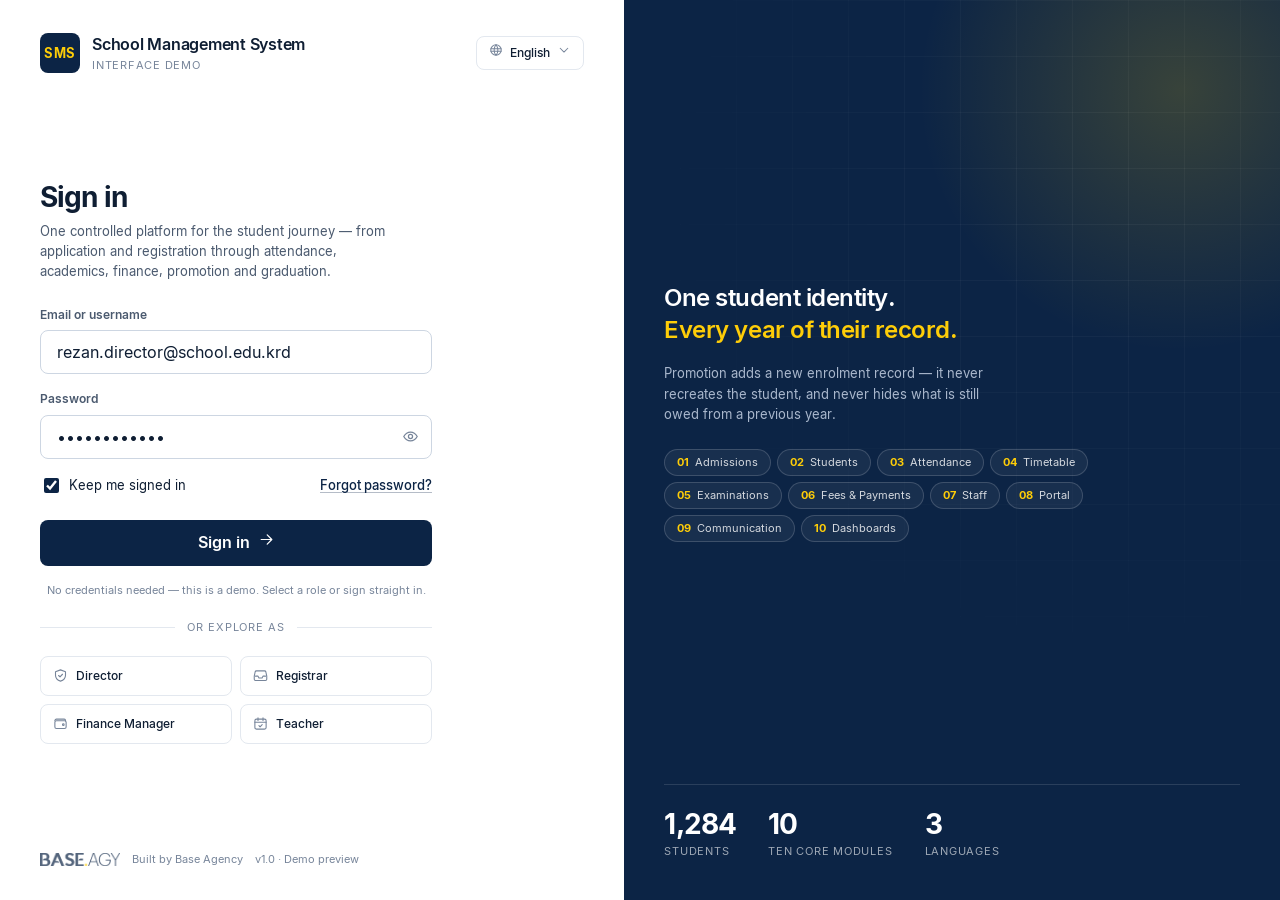
==== commit 55a91b3b: "SMS update" ====
--- a/index.html
+++ b/index.html
@@ -3,10 +3,10 @@
 <head>
 <meta charset="utf-8">
 <meta name="viewport" content="width=device-width, initial-scale=1">
-<title>Sign in · Lezan School Management System</title>
-<meta name="description" content="Lezan English Private School &amp; Kindergarten — School Management System. Interface demo by Base Agency.">
+<title>Sign in · School Management System</title>
+<meta name="description" content="School Management System — interface demo by Base Agency.">
 <meta name="color-scheme" content="light">
-<link rel="icon" href="data:image/svg+xml,%3Csvg xmlns='http://www.w3.org/2000/svg' viewBox='0 0 32 32'%3E%3Crect width='32' height='32' rx='7' fill='%230c2445'/%3E%3Ctext x='16' y='22' font-family='system-ui,sans-serif' font-size='15' font-weight='700' fill='%23fecd08' text-anchor='middle'%3EL%3C/text%3E%3C/svg%3E">
+<link rel="icon" href="data:image/svg+xml,%3Csvg xmlns='http://www.w3.org/2000/svg' viewBox='0 0 32 32'%3E%3Crect width='32' height='32' rx='7' fill='%230c2445'/%3E%3Ctext x='16' y='22' font-family='system-ui,sans-serif' font-size='15' font-weight='700' fill='%23fecd08' text-anchor='middle'%3ES%3C/text%3E%3C/svg%3E">
 <link rel="preload" href="static/fonts/BaseMeridionEnglish-SemiBold.woff2" as="font" type="font/woff2" crossorigin>
 <link rel="stylesheet" href="static/css/tokens.css">
 <link rel="stylesheet" href="static/css/app.css">
@@ -20,10 +20,10 @@
   <section class="login__form-side">
 
     <header class="login__brand">
-      <span class="login__crest" aria-hidden="true">LZ</span>
+      <span class="login__crest" aria-hidden="true">SMS</span>
       <span>
-        <span class="login__brand-name" data-i18n="app.schoolShort">Lezan Private School</span>
-        <span class="login__brand-sub" data-i18n="app.tagline">School Management System</span>
+        <span class="login__brand-name" data-i18n="app.name">School Management System</span>
+        <span class="login__brand-sub" data-i18n="app.tagline">Interface demo</span>
       </span>
 
       <div class="login__lang">
@@ -36,7 +36,7 @@
     </header>
 
     <div class="login__center">
-      <h1 class="login__title" data-i18n="login.title">Sign in to Lezan SMS</h1>
+      <h1 class="login__title" data-i18n="login.title">Sign in</h1>
       <p class="login__lede" data-i18n="login.lede">One controlled platform for the student journey.</p>
 
       <form class="login__fields" id="loginForm" novalidate>
@@ -45,7 +45,7 @@
           <label class="login__label" for="userField" data-i18n="login.email">Email or username</label>
           <div class="login__input-wrap">
             <input class="login__input" id="userField" name="username" type="text"
-                   autocomplete="username" value="rezan.director@lezan.edu.krd" spellcheck="false">
+                   autocomplete="username" value="rezan.director@school.edu.krd" spellcheck="false">
           </div>
         </div>
 
--- a/static/css/tokens.css
+++ b/static/css/tokens.css
@@ -1,5 +1,5 @@
 /* ============================================================================
-   Lezan SMS — Design Tokens
+   School Management System — Design Tokens
    Style ............ Minimalism & Swiss (verified fit: enterprise dashboards)
    Brand ............ Base Agency navy #0C2445 + signal yellow #FECD08
    Series palette ... validated: lightness band / chroma floor / CVD ΔE 9.0
--- a/static/css/app.css
+++ b/static/css/app.css
@@ -1,5 +1,5 @@
 /* ============================================================================
-   Lezan SMS — Application shell, components, utilities
+   School Management System — Application shell, components, utilities
    ========================================================================= */
 
 *, *::before, *::after { box-sizing: border-box; }
@@ -85,13 +85,16 @@
   background: var(--brand-yellow);
   color: var(--brand-navy);
   display: grid; place-items: center;
-  font-weight: 700; font-size: 0.8125rem; letter-spacing: 0.02em;
+  /* three letters in a 34px tile — sized so the mark keeps its inset */
+  font-weight: 700; font-size: var(--text-2xs); letter-spacing: 0.03em;
 }
 .sidebar__wordmark { min-width: 0; }
 .sidebar__name {
   display: block;
   font-size: var(--text-base); font-weight: 600; letter-spacing: -0.01em;
-  white-space: nowrap; overflow: hidden; text-overflow: ellipsis;
+  /* the product name is longer than the rail in all three languages —
+     wrap it rather than truncating the word "System" to an ellipsis */
+  line-height: 1.2;
 }
 .sidebar__sub {
   font-size: 10px; color: var(--ink-on-dark-dim);
--- a/static/css/login.css
+++ b/static/css/login.css
@@ -1,5 +1,5 @@
 /* ============================================================================
-   Lezan SMS — Sign-in screen
+   School Management System — Sign-in screen
    ========================================================================= */
 
 .login {
@@ -31,7 +31,7 @@
   border-radius: var(--radius);
   background: var(--brand-navy); color: var(--brand-yellow);
   display: grid; place-items: center;
-  font-weight: 700; font-size: var(--text-base); letter-spacing: 0.02em;
+  font-weight: 700; font-size: var(--text-sm); letter-spacing: 0.03em;
 }
 .login__brand-name {
   display: block;
